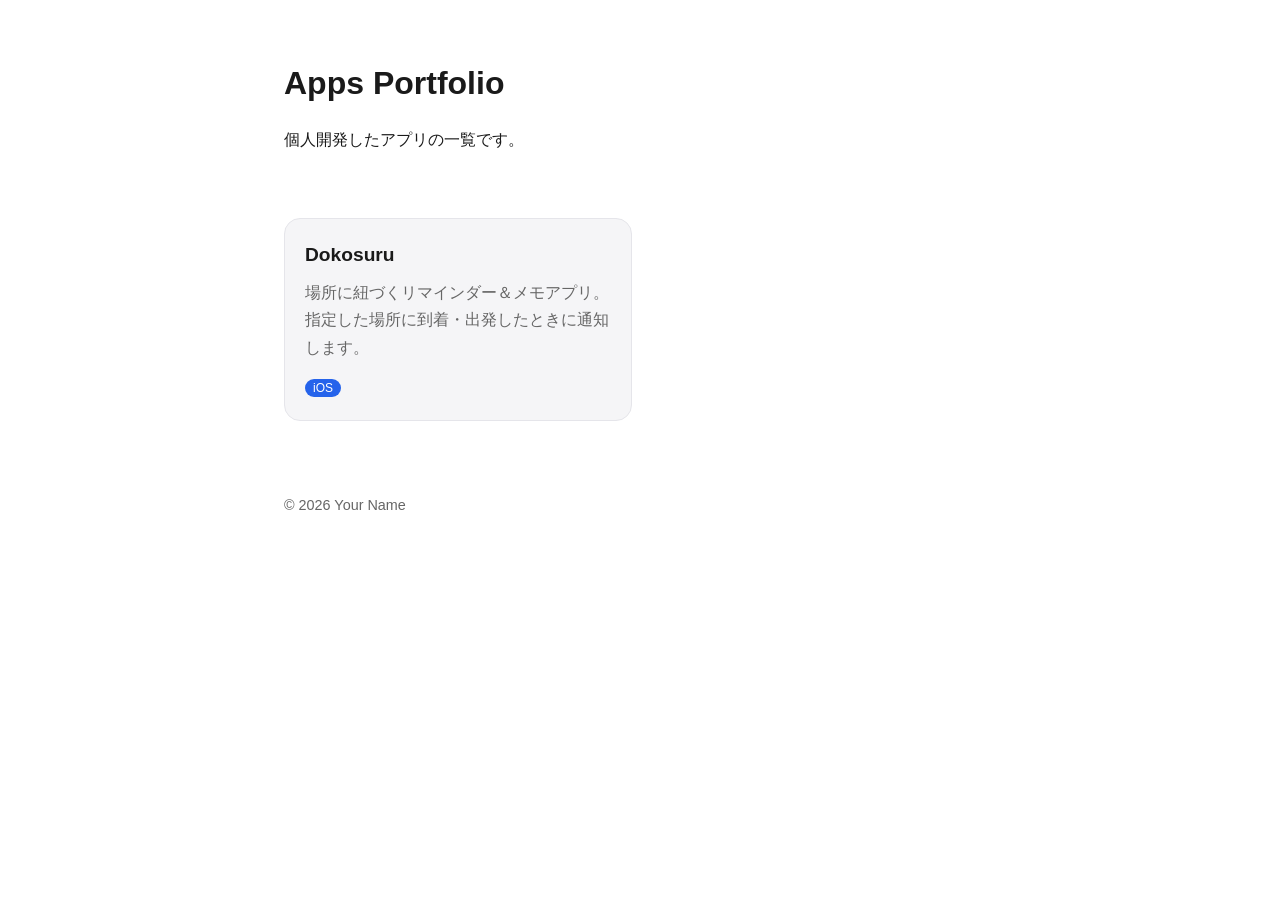
==== index.html @ 3786914f "initial commit" ====
<!DOCTYPE html>
<html lang="ja">
<head>
<meta charset="UTF-8">
<meta name="viewport" content="width=device-width, initial-scale=1.0">
<title>Apps Portfolio</title>
<link rel="stylesheet" href="assets/css/style.css">
</head>
<body>
<header class="hero">
  <h1>Apps Portfolio</h1>
  <p>個人開発したアプリの一覧です。</p>
</header>

<main class="container">
  <section class="app-grid">
    <a class="app-card" href="apps/dokosuru/">
      <h2>Dokosuru</h2>
      <p>場所に紐づくリマインダー＆メモアプリ。指定した場所に到着・出発したときに通知します。</p>
      <span class="platform">iOS</span>
    </a>
    <!-- 今後アプリが増えたらここにカードを追加 -->
  </section>
</main>

<footer class="footer">
  <p>&copy; <span id="year"></span> Your Name</p>
</footer>
<script>document.getElementById('year').textContent = new Date().getFullYear();</script>
</body>
</html>
---- assets/css/style.css ----
:root {
  --bg: #ffffff;
  --fg: #1a1a1a;
  --muted: #666;
  --accent: #2563eb;
  --card: #f5f5f7;
  --border: #e5e5ea;
}
@media (prefers-color-scheme: dark) {
  :root {
    --bg: #0b0b0d;
    --fg: #f2f2f7;
    --muted: #9a9aa0;
    --card: #1c1c1e;
    --border: #2c2c2e;
  }
}
* {
  box-sizing: border-box;
}
body {
  margin: 0;
  font-family:
    -apple-system, BlinkMacSystemFont, "Segoe UI", "Hiragino Sans",
    "Noto Sans JP", sans-serif;
  background: var(--bg);
  color: var(--fg);
  line-height: 1.7;
}
a {
  color: var(--accent);
  text-decoration: none;
}
a:hover {
  text-decoration: underline;
}
.hero {
  padding: 48px 24px 24px;
  max-width: 760px;
  margin: 0 auto;
}
.hero h1 {
  font-size: 2rem;
  margin: 8px 0;
}
.container {
  max-width: 760px;
  margin: 0 auto;
  padding: 24px;
}
.footer {
  max-width: 760px;
  margin: 48px auto 32px;
  padding: 0 24px;
  color: var(--muted);
  font-size: 0.9rem;
}
.app-grid {
  display: grid;
  gap: 16px;
  grid-template-columns: 1fr;
}
@media (min-width: 640px) {
  .app-grid {
    grid-template-columns: 1fr 1fr;
  }
}
.app-card {
  display: block;
  background: var(--card);
  border: 1px solid var(--border);
  border-radius: 16px;
  padding: 20px;
  color: inherit;
}
.app-card:hover {
  text-decoration: none;
  transform: translateY(-2px);
  transition: transform 0.15s;
}
.app-card h2 {
  margin: 0 0 8px;
  font-size: 1.2rem;
}
.app-card p {
  margin: 0 0 12px;
  color: var(--muted);
}
.platform {
  font-size: 0.75rem;
  background: var(--accent);
  color: white;
  padding: 2px 8px;
  border-radius: 999px;
}
.prose h2 {
  margin-top: 32px;
  border-bottom: 1px solid var(--border);
  padding-bottom: 6px;
}
.prose h3 {
  margin-top: 20px;
}
.prose ul {
  padding-left: 1.4em;
}
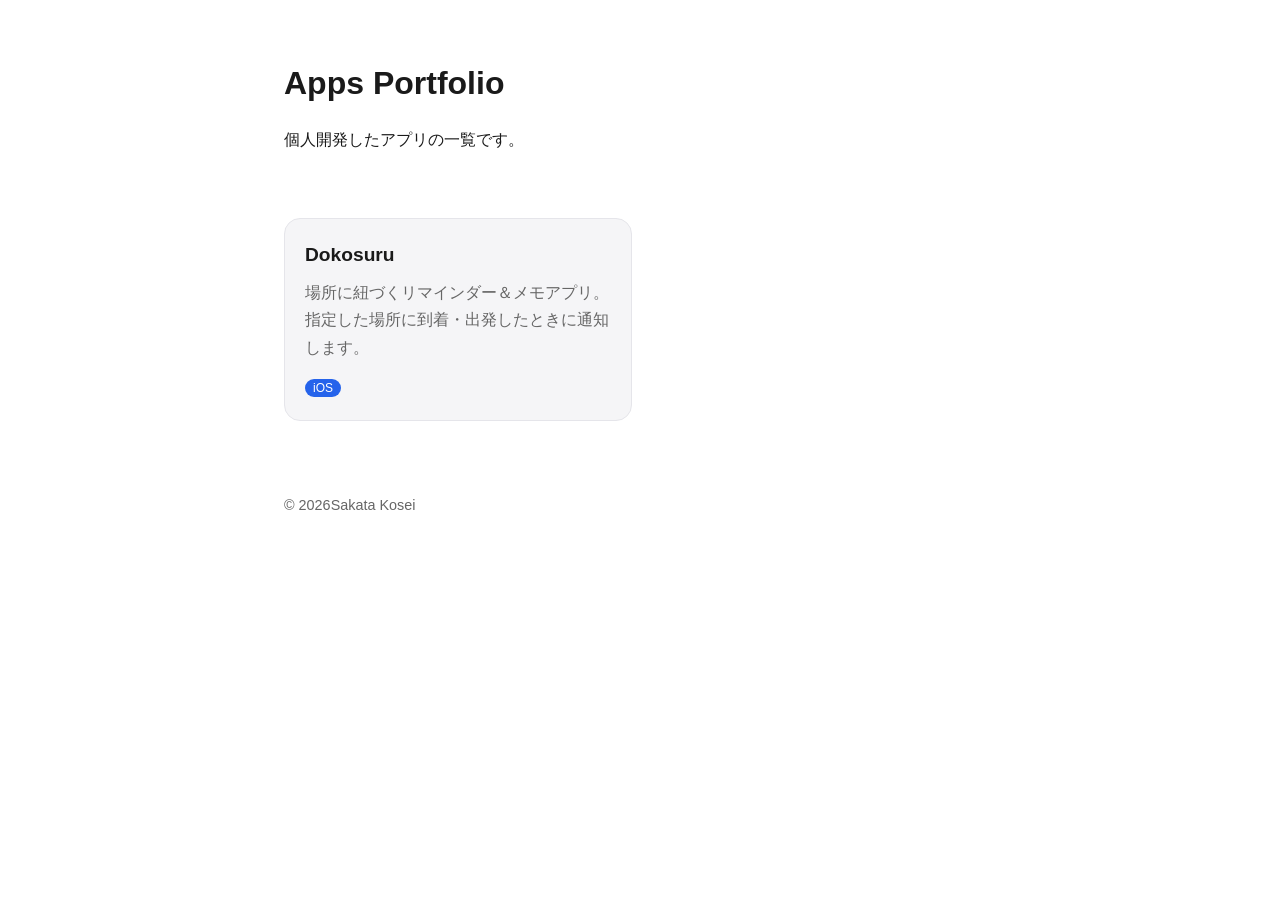
==== commit 93af78d3: "chore: update author name in footer" ====
--- a/index.html
+++ b/index.html
@@ -24,7 +24,7 @@
 </main>
 
 <footer class="footer">
-  <p>&copy; <span id="year"></span> Your Name</p>
+  <p>&copy; <span id="year"></span>Sakata Kosei</p>
 </footer>
 <script>document.getElementById('year').textContent = new Date().getFullYear();</script>
 </body>
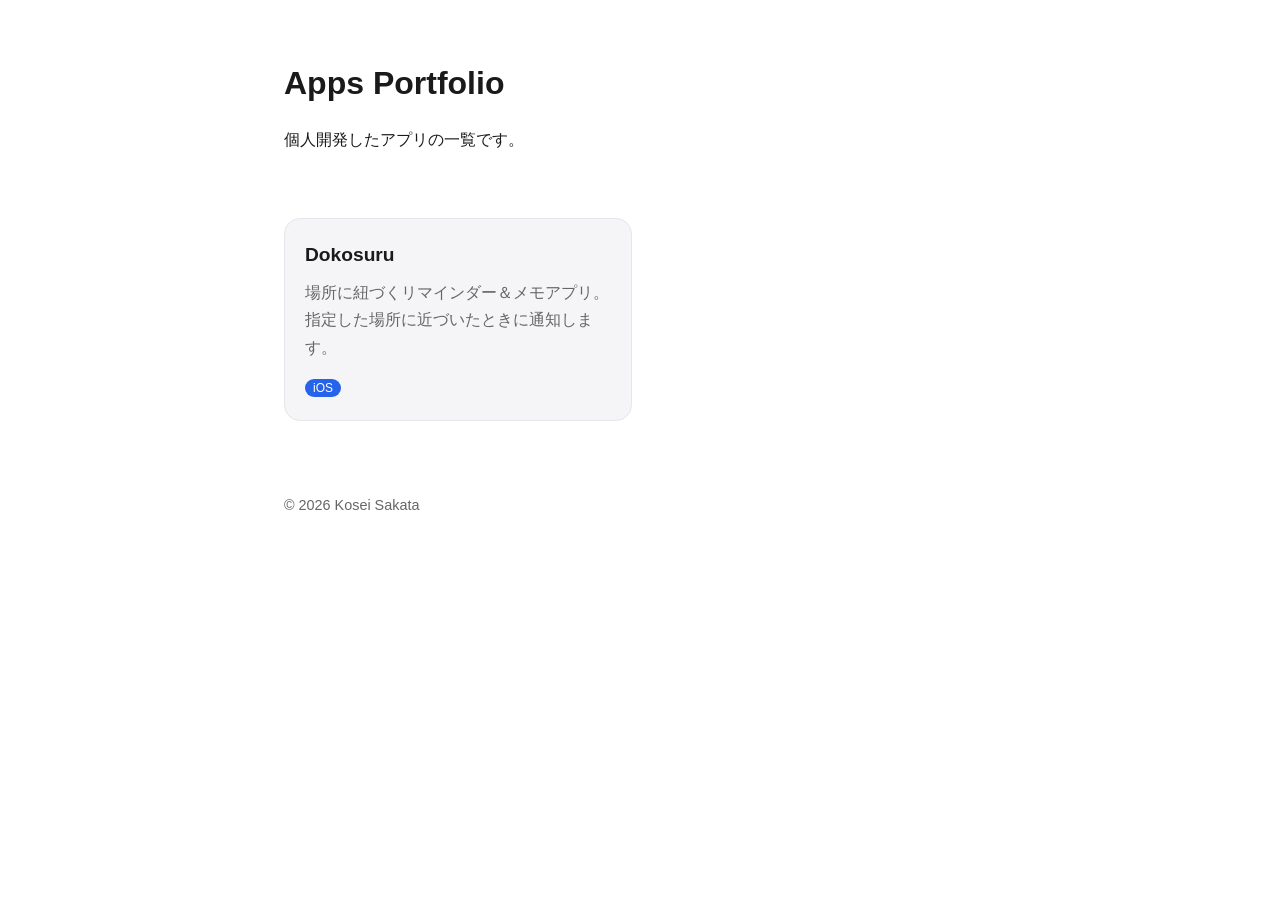
==== commit faf5cf53: "fix(dokosuru): update notification trigger description to "when approaching" - unify app description" ====
--- a/index.html
+++ b/index.html
@@ -1,31 +1,35 @@
-<!DOCTYPE html>
-<html lang="ja">
-<head>
-<meta charset="UTF-8">
-<meta name="viewport" content="width=device-width, initial-scale=1.0">
-<title>Apps Portfolio</title>
-<link rel="stylesheet" href="assets/css/style.css">
-</head>
-<body>
-<header class="hero">
-  <h1>Apps Portfolio</h1>
-  <p>個人開発したアプリの一覧です。</p>
-</header>
-
-<main class="container">
-  <section class="app-grid">
-    <a class="app-card" href="apps/dokosuru/">
-      <h2>Dokosuru</h2>
-      <p>場所に紐づくリマインダー＆メモアプリ。指定した場所に到着・出発したときに通知します。</p>
-      <span class="platform">iOS</span>
-    </a>
-    <!-- 今後アプリが増えたらここにカードを追加 -->
-  </section>
-</main>
-
-<footer class="footer">
-  <p>&copy; <span id="year"></span>Sakata Kosei</p>
-</footer>
-<script>document.getElementById('year').textContent = new Date().getFullYear();</script>
-</body>
+<!doctype html>
+<html lang="ja">
+  <head>
+    <meta charset="UTF-8" />
+    <meta name="viewport" content="width=device-width, initial-scale=1.0" />
+    <title>Apps Portfolio</title>
+    <link rel="stylesheet" href="assets/css/style.css" />
+  </head>
+  <body>
+    <header class="hero">
+      <h1>Apps Portfolio</h1>
+      <p>個人開発したアプリの一覧です。</p>
+    </header>
+
+    <main class="container">
+      <section class="app-grid">
+        <a class="app-card" href="apps/dokosuru/">
+          <h2>Dokosuru</h2>
+          <p>
+            場所に紐づくリマインダー＆メモアプリ。指定した場所に近づいたときに通知します。
+          </p>
+          <span class="platform">iOS</span>
+        </a>
+        <!-- 今後アプリが増えたらここにカードを追加 -->
+      </section>
+    </main>
+
+    <footer class="footer">
+      <p>&copy; <span id="year"></span> Kosei Sakata</p>
+    </footer>
+    <script>
+      document.getElementById("year").textContent = new Date().getFullYear();
+    </script>
+  </body>
 </html>
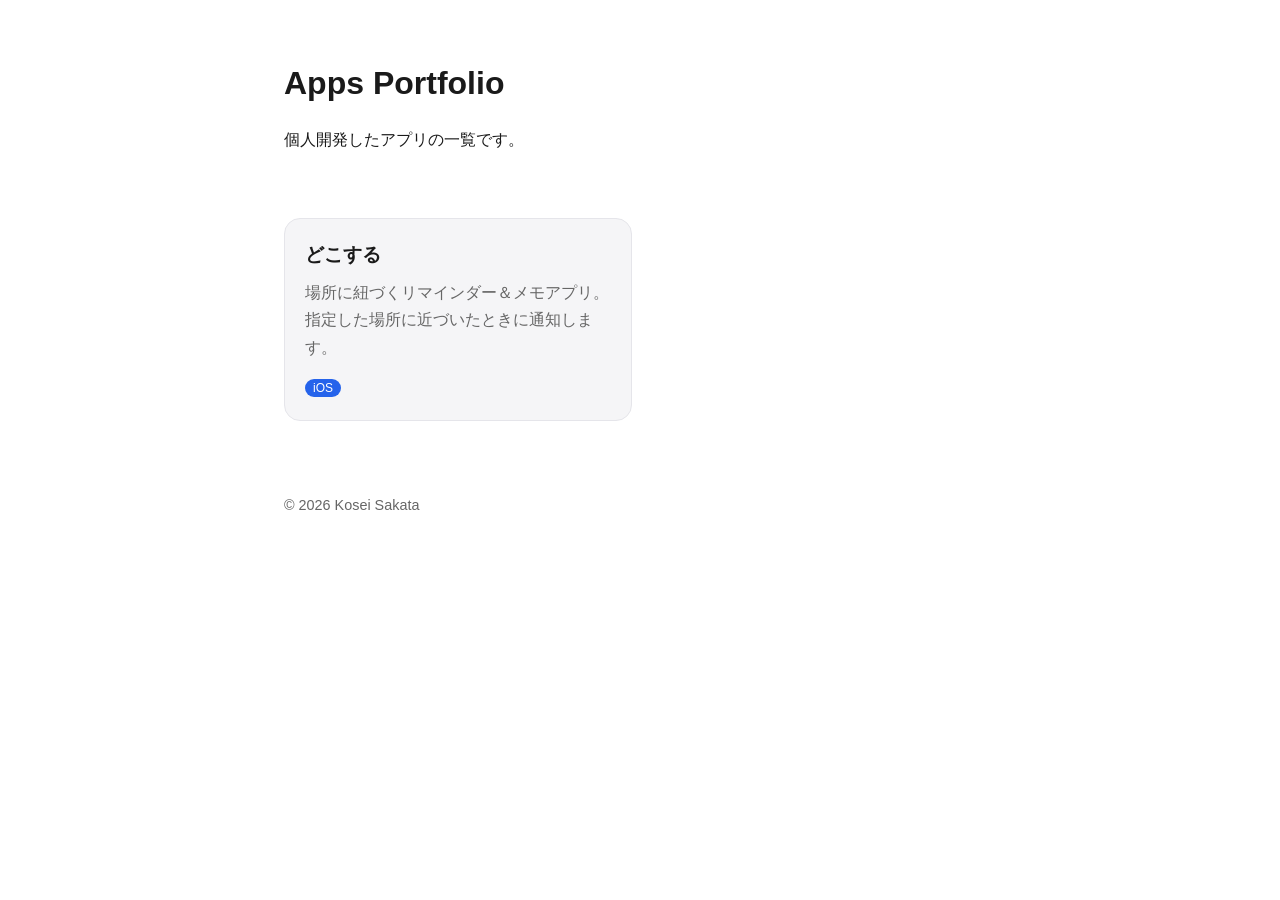
==== commit 57f3b208: "fix(dokosuru): unify app name display to "どこする" across all pages" ====
--- a/index.html
+++ b/index.html
@@ -15,7 +15,7 @@
     <main class="container">
       <section class="app-grid">
         <a class="app-card" href="apps/dokosuru/">
-          <h2>Dokosuru</h2>
+          <h2>どこする</h2>
           <p>
             場所に紐づくリマインダー＆メモアプリ。指定した場所に近づいたときに通知します。
           </p>
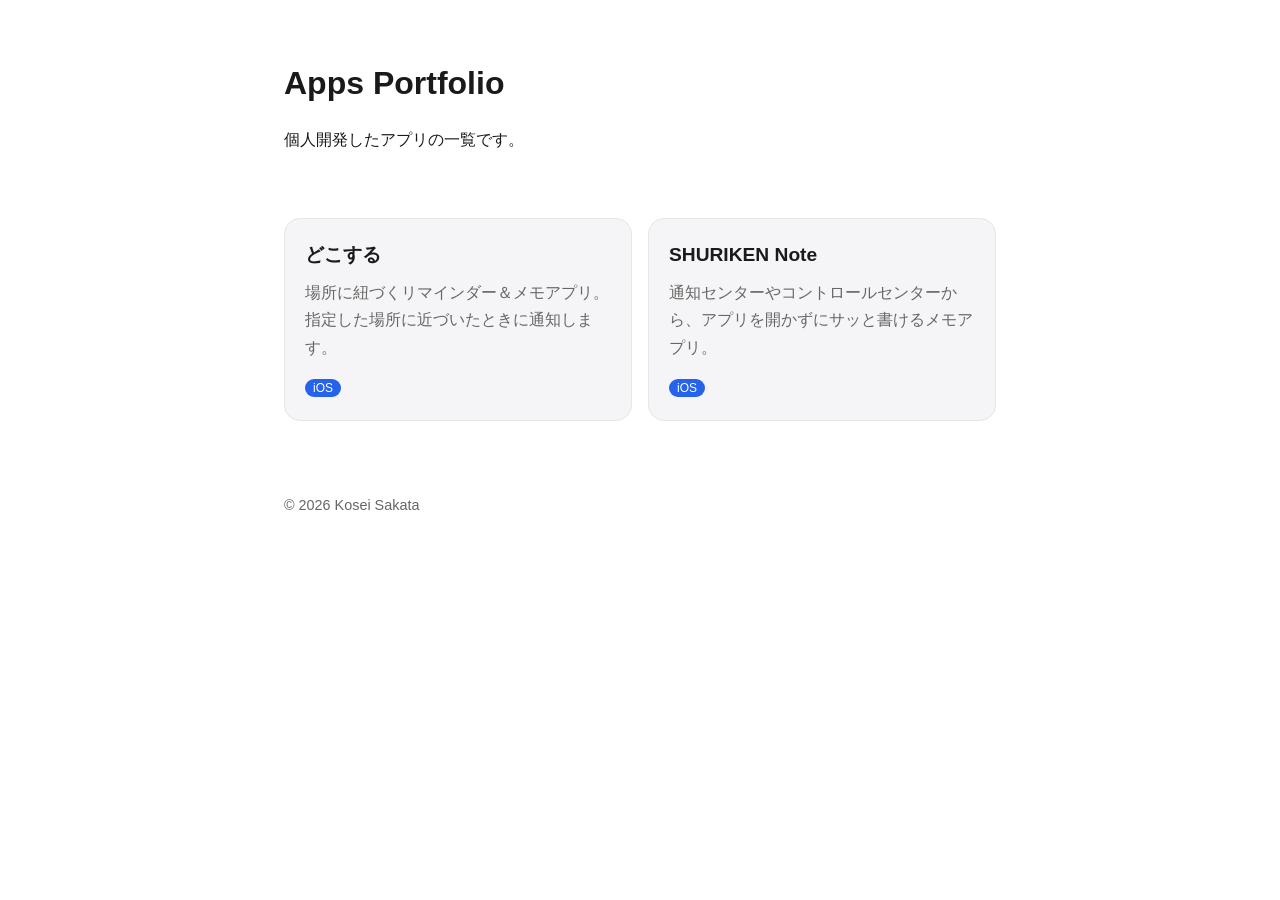
==== commit cbe13884: "update(shuriken): index" ====
--- a/index.html
+++ b/index.html
@@ -21,6 +21,13 @@
           </p>
           <span class="platform">iOS</span>
         </a>
+        <a class="app-card" href="apps/shuriken/">
+          <h2>SHURIKEN Note</h2>
+          <p>
+            通知センターやコントロールセンターから、アプリを開かずにサッと書けるメモアプリ。
+          </p>
+          <span class="platform">iOS</span>
+        </a>
         <!-- 今後アプリが増えたらここにカードを追加 -->
       </section>
     </main>
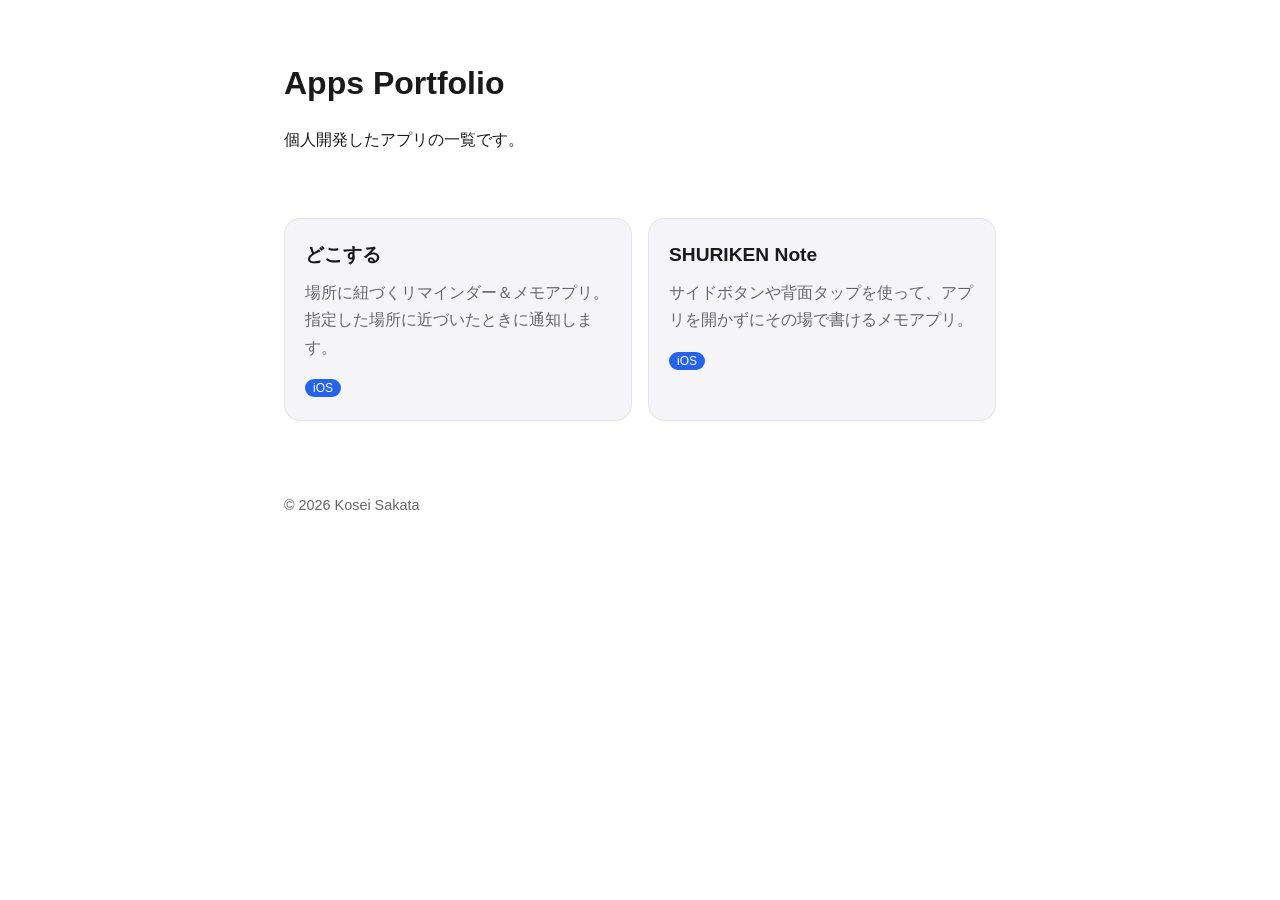
==== commit fdf74ca6: "update(shuriken): description for SHURIKEN Note app" ====
--- a/index.html
+++ b/index.html
@@ -24,7 +24,7 @@
         <a class="app-card" href="apps/shuriken/">
           <h2>SHURIKEN Note</h2>
           <p>
-            通知センターやコントロールセンターから、アプリを開かずにサッと書けるメモアプリ。
+            サイドボタンや背面タップを使って、アプリを開かずにその場で書けるメモアプリ。
           </p>
           <span class="platform">iOS</span>
         </a>
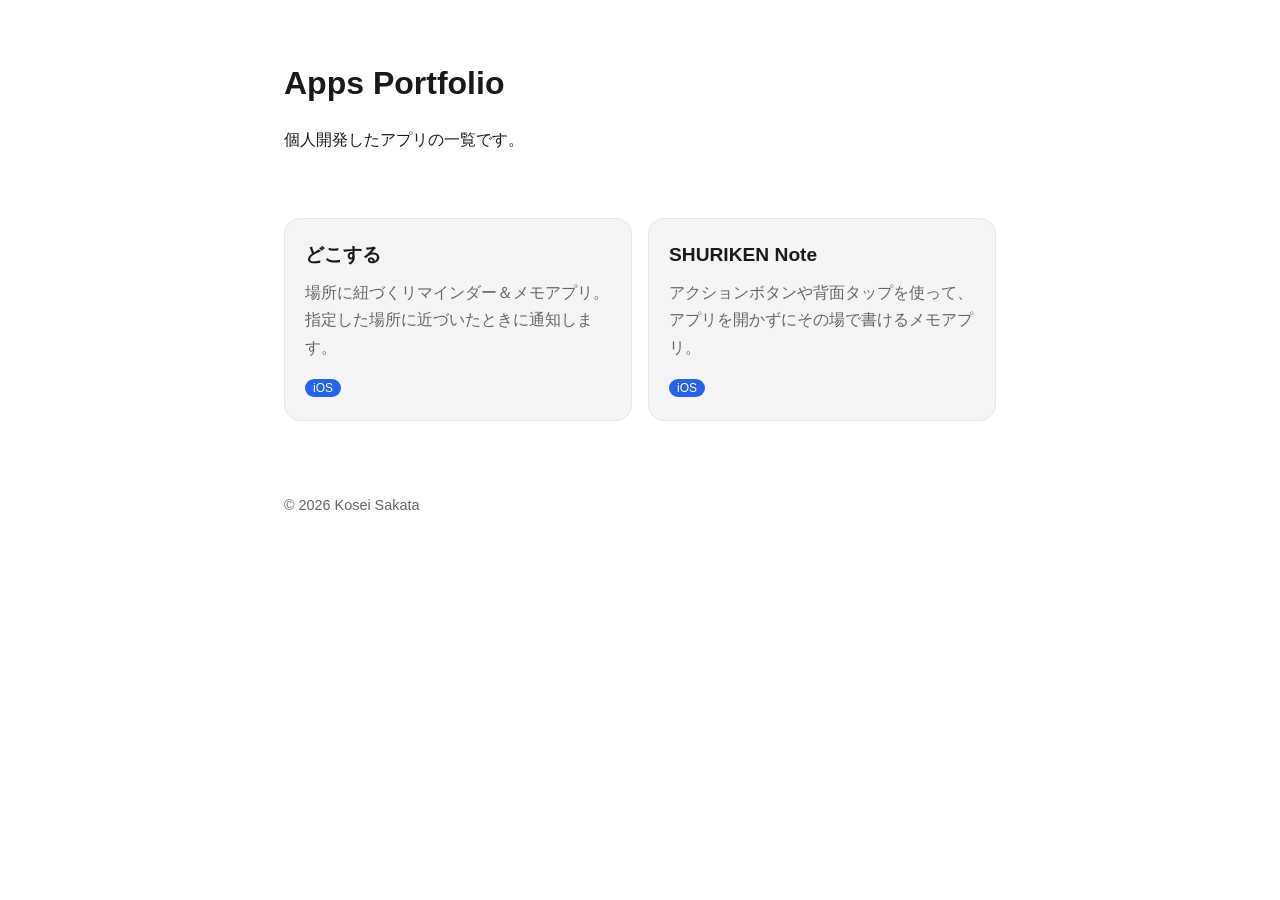
==== commit 8f9241ea: "fix(shuriken): correct button name in portfolio app description Co-Authored-By: Claude Opus 5.5 <nor" ====
--- a/index.html
+++ b/index.html
@@ -24,7 +24,7 @@
         <a class="app-card" href="apps/shuriken/">
           <h2>SHURIKEN Note</h2>
           <p>
-            サイドボタンや背面タップを使って、アプリを開かずにその場で書けるメモアプリ。
+            アクションボタンや背面タップを使って、アプリを開かずにその場で書けるメモアプリ。
           </p>
           <span class="platform">iOS</span>
         </a>
--- a/assets/css/style.css
+++ b/assets/css/style.css
@@ -101,6 +101,7 @@
 .prose h3 {
   margin-top: 20px;
 }
-.prose ul {
+.prose ul,
+.prose ol {
   padding-left: 1.4em;
 }
